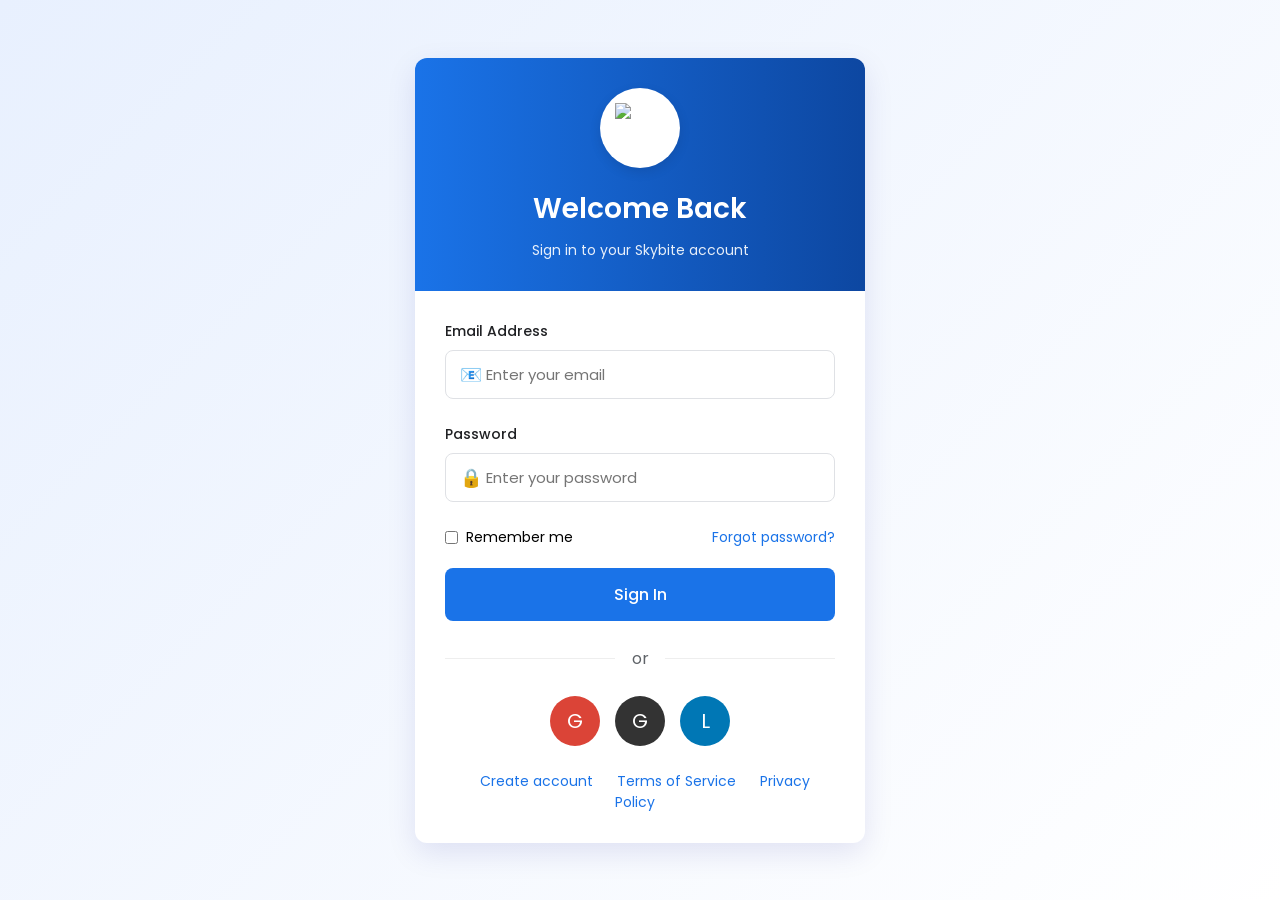
==== Customer/login.html @ af7d807e "changes: - Added Customer login, signup, and order management pages - Implemented payment processing" ====
<!DOCTYPE html>
<html lang="en">
<head>
    <meta charset="UTF-8">
    <meta name="viewport" content="width=device-width, initial-scale=1.0">
    <title>Skybite - Login</title>
    <link href="https://fonts.googleapis.com/css2?family=Poppins:wght@300;400;500;600;700&display=swap" rel="stylesheet">
    <style>
        :root {
            --primary-blue: #1a73e8;
            --dark-blue: #0d47a1;
            --light-blue: #e8f0fe;
            --accent-blue: #4285f4;
            --text-dark: #202124;
            --text-light: #5f6368;
            --white: #ffffff;
        }

        * {
            margin: 0;
            padding: 0;
            box-sizing: border-box;
            font-family: 'Poppins', sans-serif;
        }

        body {
            background: linear-gradient(135deg, var(--light-blue), var(--white));
            min-height: 100vh;
            display: flex;
            justify-content: center;
            align-items: center;
            padding: 20px;
        }

        .login-container {
            background-color: var(--white);
            border-radius: 12px;
            box-shadow: 0 10px 30px rgba(0, 0, 139, 0.1);
            width: 100%;
            max-width: 450px;
            overflow: hidden;
            transition: transform 0.3s ease;
        }

        .login-container:hover {
            transform: translateY(-5px);
        }

        .login-header {
            background: linear-gradient(to right, var(--primary-blue), var(--dark-blue));
            padding: 30px;
            text-align: center;
            color: var(--white);
            position: relative;
        }

        .login-header h1 {
            font-weight: 600;
            font-size: 28px;
            margin-bottom: 10px;
        }

        .login-header p {
            opacity: 0.9;
            font-size: 14px;
        }

        .logo-container {
            width: 80px;
            height: 80px;
            margin: 0 auto 20px;
            background: var(--white);
            border-radius: 50%;
            display: flex;
            align-items: center;
            justify-content: center;
            box-shadow: 0 4px 12px rgba(0, 0, 0, 0.1);
        }

        .logo-img {
            width: 50px;
            height: 50px;
            object-fit: contain;
        }

        .login-form {
            padding: 30px;
        }

        .form-group {
            margin-bottom: 25px;
            position: relative;
        }

        .form-group label {
            display: block;
            margin-bottom: 8px;
            color: var(--text-dark);
            font-weight: 500;
            font-size: 14px;
        }

        .form-control {
            width: 100%;
            padding: 12px 15px 12px 40px;
            border: 1px solid #dfe1e5;
            border-radius: 8px;
            font-size: 15px;
            transition: all 0.3s ease;
            background-color: var(--white);
        }

        .form-control:focus {
            border-color: var(--accent-blue);
            box-shadow: 0 0 0 2px rgba(66, 133, 244, 0.2);
            outline: none;
        }

        .input-icon {
            position: absolute;
            left: 15px;
            top: 40px;
            color: var(--text-light);
            font-size: 18px;
        }

        .btn {
            width: 100%;
            padding: 14px;
            border: none;
            border-radius: 8px;
            font-size: 16px;
            font-weight: 500;
            cursor: pointer;
            transition: all 0.3s ease;
        }

        .btn-primary {
            background-color: var(--primary-blue);
            color: var(--white);
        }

        .btn-primary:hover {
            background-color: var(--dark-blue);
        }

        .divider {
            margin: 25px 0;
            text-align: center;
            position: relative;
            color: var(--text-light);
        }

        .divider::before,
        .divider::after {
            content: "";
            position: absolute;
            top: 50%;
            width: calc(50% - 25px);
            height: 1px;
            background-color: #eee;
        }

        .divider::before {
            left: 0;
        }

        .divider::after {
            right: 0;
        }

        .social-login {
            display: flex;
            justify-content: center;
            gap: 15px;
            margin-bottom: 25px;
        }

        .social-btn {
            width: 50px;
            height: 50px;
            border-radius: 50%;
            display: flex;
            align-items: center;
            justify-content: center;
            color: var(--white);
            font-size: 20px;
            transition: transform 0.3s ease;
        }

        .social-btn:hover {
            transform: scale(1.1);
        }

        .google {
            background-color: #DB4437;
        }

        .github {
            background-color: #333;
        }

        .linkedin {
            background-color: #0077B5;
        }

        .footer-links {
            text-align: center;
            margin-top: 20px;
            font-size: 14px;
        }

        .footer-links a {
            color: var(--primary-blue);
            text-decoration: none;
            margin: 0 10px;
        }

        .footer-links a:hover {
            text-decoration: underline;
        }

        .remember-forgot {
            display: flex;
            justify-content: space-between;
            align-items: center;
            margin-bottom: 20px;
            font-size: 14px;
        }

        .remember-me {
            display: flex;
            align-items: center;
        }

        .remember-me input {
            margin-right: 8px;
        }

        .forgot-password a {
            color: var(--primary-blue);
            text-decoration: none;
        }

        .forgot-password a:hover {
            text-decoration: underline;
        }

        /* Responsive adjustments */
        @media (max-width: 480px) {
            .login-container {
                max-width: 100%;
            }
            
            .login-header {
                padding: 20px;
            }
            
            .login-form {
                padding: 20px;
            }
        }
    </style>
</head>
<body>
    <div class="login-container">
        <div class="login-header">
            <div class="logo-container">
                <img src="https://storage.googleapis.com/workspace-0f70711f-8b4e-4d94-86f1-2a93ccde5887/image/ee335f03-466c-4cb3-8672-eb0d0c8b566d.png" alt="Skybite logo - abstract blue bird silhouette with gradient effect" class="logo-img" />
            </div>
            <h1>Welcome Back</h1>
            <p>Sign in to your Skybite account</p>
        </div>

        <div class="login-form">
            <form id="loginForm">
                <div class="form-group">
                    <label for="email">Email Address</label>
                    <span class="input-icon">📧</span>
                    <input type="email" id="email" class="form-control" placeholder="Enter your email" required>
                </div>

                <div class="form-group">
                    <label for="password">Password</label>
                    <span class="input-icon">🔒</span>
                    <input type="password" id="password" class="form-control" placeholder="Enter your password" required>
                </div>

                <div class="remember-forgot">
                    <div class="remember-me">
                        <input type="checkbox" id="remember">
                        <label for="remember">Remember me</label>
                    </div>
                    <div class="forgot-password">
                        <a href="#">Forgot password?</a>
                    </div>
                </div>

                <button type="submit" class="btn btn-primary">Sign In</button>

                <div class="divider">or</div>

                <div class="social-login">
                    <div class="social-btn google" title="Sign in with Google">G</div>
                    <div class="social-btn github" title="Sign in with GitHub">G</div>
                    <div class="social-btn linkedin" title="Sign in with LinkedIn">L</div>
                </div>
            </form>

            <div class="footer-links">
                <a href="signup.html">Create account</a> 
                <a href="#">Terms of Service</a>
                <a href="#">Privacy Policy</a>
            </div>
        </div>
    </div>

    <script>
        document.getElementById('loginForm').addEventListener('submit', function(e) {
            e.preventDefault();
            const email = document.getElementById('email').value;
            const password = document.getElementById('password').value;
            
            // Basic validation
            if (!email || !password) {
                alert('Please fill in all fields');
                return;
            }
            
            // Here you would typically make an API call to your backend
            console.log('Login attempted with:', { email, password });
            
            // Simulate successful login
            alert('Login successful! Redirecting...');
            // window.location.href = '/dashboard'; // Redirect would go here
        });
    </script>
</body>
</html>
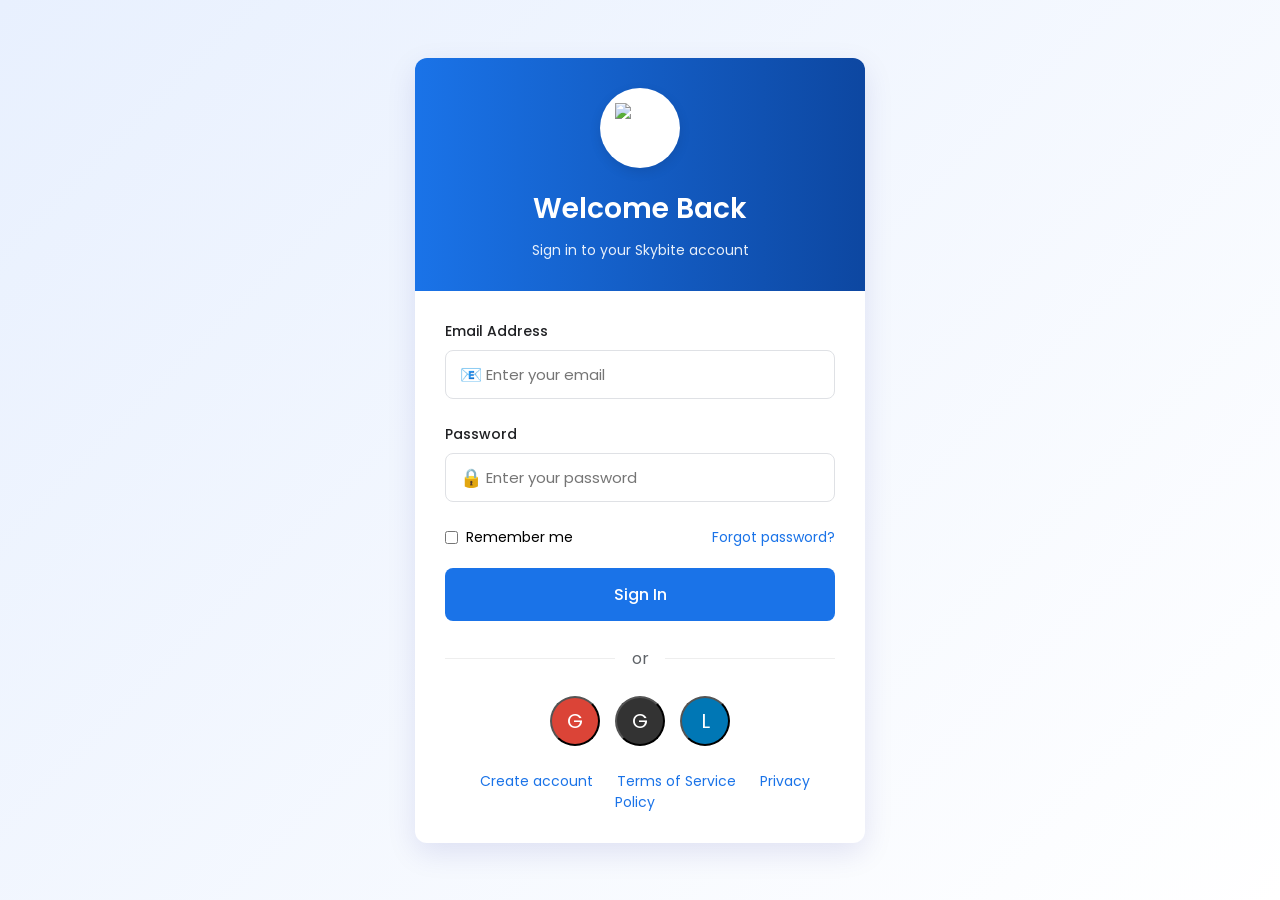
==== commit 4e9e1b08: "change: Fixing CORS issues in AuthHandler and adding debug logs in DeliveryTrackingApiHandler" ====
--- a/Customer/login.html
+++ b/Customer/login.html
@@ -1,339 +1,486 @@
 <!DOCTYPE html>
 <html lang="en">
-<head>
-    <meta charset="UTF-8">
-    <meta name="viewport" content="width=device-width, initial-scale=1.0">
+  <head>
+    <meta charset="UTF-8" />
+    <meta name="viewport" content="width=device-width, initial-scale=1.0" />
     <title>Skybite - Login</title>
-    <link href="https://fonts.googleapis.com/css2?family=Poppins:wght@300;400;500;600;700&display=swap" rel="stylesheet">
+    <link
+      href="https://fonts.googleapis.com/css2?family=Poppins:wght@300;400;500;600;700&display=swap"
+      rel="stylesheet"
+    />
     <style>
-        :root {
-            --primary-blue: #1a73e8;
-            --dark-blue: #0d47a1;
-            --light-blue: #e8f0fe;
-            --accent-blue: #4285f4;
-            --text-dark: #202124;
-            --text-light: #5f6368;
-            --white: #ffffff;
+      :root {
+        --primary-blue: #1a73e8;
+        --dark-blue: #0d47a1;
+        --light-blue: #e8f0fe;
+        --accent-blue: #4285f4;
+        --text-dark: #202124;
+        --text-light: #5f6368;
+        --white: #ffffff;
+        --error-red: #d32f2f;
+        --success-green: #4caf50;
+      }
+
+      * {
+        margin: 0;
+        padding: 0;
+        box-sizing: border-box;
+        font-family: "Poppins", sans-serif;
+      }
+
+      body {
+        background: linear-gradient(135deg, var(--light-blue), var(--white));
+        min-height: 100vh;
+        display: flex;
+        justify-content: center;
+        align-items: center;
+        padding: 20px;
+      }
+
+      .login-container {
+        background-color: var(--white);
+        border-radius: 12px;
+        box-shadow: 0 10px 30px rgba(0, 0, 139, 0.1);
+        width: 100%;
+        max-width: 450px;
+        overflow: hidden;
+        transition: transform 0.3s ease;
+      }
+
+      .login-container:hover {
+        transform: translateY(-5px);
+      }
+
+      .login-header {
+        background: linear-gradient(
+          to right,
+          var(--primary-blue),
+          var(--dark-blue)
+        );
+        padding: 30px;
+        text-align: center;
+        color: var(--white);
+        position: relative;
+      }
+
+      .login-header h1 {
+        font-weight: 600;
+        font-size: 28px;
+        margin-bottom: 10px;
+      }
+
+      .login-header p {
+        opacity: 0.9;
+        font-size: 14px;
+      }
+
+      .logo-container {
+        width: 80px;
+        height: 80px;
+        margin: 0 auto 20px;
+        background: var(--white);
+        border-radius: 50%;
+        display: flex;
+        align-items: center;
+        justify-content: center;
+        box-shadow: 0 4px 12px rgba(0, 0, 0, 0.1);
+      }
+
+      .logo-img {
+        width: 50px;
+        height: 50px;
+        object-fit: contain;
+      }
+
+      .login-form {
+        padding: 30px;
+      }
+
+      .form-group {
+        margin-bottom: 25px;
+        position: relative;
+      }
+
+      .form-group label {
+        display: block;
+        margin-bottom: 8px;
+        color: var(--text-dark);
+        font-weight: 500;
+        font-size: 14px;
+      }
+
+      .form-control {
+        width: 100%;
+        padding: 12px 15px 12px 40px;
+        border: 1px solid #dfe1e5;
+        border-radius: 8px;
+        font-size: 15px;
+        transition: all 0.3s ease;
+        background-color: var(--white);
+      }
+
+      .form-control:focus {
+        border-color: var(--accent-blue);
+        box-shadow: 0 0 0 2px rgba(66, 133, 244, 0.2);
+        outline: none;
+      }
+
+      .input-icon {
+        position: absolute;
+        left: 15px;
+        top: 40px;
+        color: var(--text-light);
+        font-size: 18px;
+      }
+
+      .btn {
+        width: 100%;
+        padding: 14px;
+        border: none;
+        border-radius: 8px;
+        font-size: 16px;
+        font-weight: 500;
+        cursor: pointer;
+        transition: all 0.3s ease;
+        position: relative;
+        display: flex;
+        justify-content: center;
+        align-items: center;
+      }
+
+      .btn-primary {
+        background-color: var(--primary-blue);
+        color: var(--white);
+      }
+
+      .btn-primary:hover {
+        background-color: var(--dark-blue);
+      }
+
+      .btn-primary:disabled {
+        background-color: #cccccc;
+        cursor: not-allowed;
+      }
+
+      .spinner {
+        width: 20px;
+        height: 20px;
+        border: 3px solid rgba(255, 255, 255, 0.3);
+        border-radius: 50%;
+        border-top-color: var(--white);
+        animation: spin 1s ease-in-out infinite;
+        margin-right: 10px;
+        display: none;
+      }
+
+      @keyframes spin {
+        to {
+          transform: rotate(360deg);
         }
-
-        * {
-            margin: 0;
-            padding: 0;
-            box-sizing: border-box;
-            font-family: 'Poppins', sans-serif;
+      }
+
+      .error-message {
+        color: var(--error-red);
+        font-size: 12px;
+        margin-top: 5px;
+        display: none;
+      }
+
+      .success-message {
+        color: var(--success-green);
+        font-size: 14px;
+        margin-top: 10px;
+        text-align: center;
+        display: none;
+      }
+
+      .divider {
+        margin: 25px 0;
+        text-align: center;
+        position: relative;
+        color: var(--text-light);
+      }
+
+      .divider::before,
+      .divider::after {
+        content: "";
+        position: absolute;
+        top: 50%;
+        width: calc(50% - 25px);
+        height: 1px;
+        background-color: #eee;
+      }
+
+      .divider::before {
+        left: 0;
+      }
+
+      .divider::after {
+        right: 0;
+      }
+
+      .social-login {
+        display: flex;
+        justify-content: center;
+        gap: 15px;
+        margin-bottom: 25px;
+      }
+
+      .social-btn {
+        width: 50px;
+        height: 50px;
+        border-radius: 50%;
+        display: flex;
+        align-items: center;
+        justify-content: center;
+        color: var(--white);
+        font-size: 20px;
+        transition: transform 0.3s ease;
+        cursor: pointer;
+      }
+
+      .social-btn:hover {
+        transform: scale(1.1);
+      }
+
+      .google {
+        background-color: #db4437;
+      }
+
+      .github {
+        background-color: #333;
+      }
+
+      .linkedin {
+        background-color: #0077b5;
+      }
+
+      .footer-links {
+        text-align: center;
+        margin-top: 20px;
+        font-size: 14px;
+      }
+
+      .footer-links a {
+        color: var(--primary-blue);
+        text-decoration: none;
+        margin: 0 10px;
+      }
+
+      .footer-links a:hover {
+        text-decoration: underline;
+      }
+
+      .remember-forgot {
+        display: flex;
+        justify-content: space-between;
+        align-items: center;
+        margin-bottom: 20px;
+        font-size: 14px;
+      }
+
+      .remember-me {
+        display: flex;
+        align-items: center;
+      }
+
+      .remember-me input {
+        margin-right: 8px;
+      }
+
+      .forgot-password a {
+        color: var(--primary-blue);
+        text-decoration: none;
+      }
+
+      .forgot-password a:hover {
+        text-decoration: underline;
+      }
+
+      /* Responsive adjustments */
+      @media (max-width: 480px) {
+        .login-container {
+          max-width: 100%;
         }
 
-        body {
-            background: linear-gradient(135deg, var(--light-blue), var(--white));
-            min-height: 100vh;
-            display: flex;
-            justify-content: center;
-            align-items: center;
-            padding: 20px;
+        .login-header {
+          padding: 20px;
         }
 
-        .login-container {
-            background-color: var(--white);
-            border-radius: 12px;
-            box-shadow: 0 10px 30px rgba(0, 0, 139, 0.1);
-            width: 100%;
-            max-width: 450px;
-            overflow: hidden;
-            transition: transform 0.3s ease;
+        .login-form {
+          padding: 20px;
         }
-
-        .login-container:hover {
-            transform: translateY(-5px);
-        }
-
-        .login-header {
-            background: linear-gradient(to right, var(--primary-blue), var(--dark-blue));
-            padding: 30px;
-            text-align: center;
-            color: var(--white);
-            position: relative;
-        }
-
-        .login-header h1 {
-            font-weight: 600;
-            font-size: 28px;
-            margin-bottom: 10px;
-        }
-
-        .login-header p {
-            opacity: 0.9;
-            font-size: 14px;
-        }
-
-        .logo-container {
-            width: 80px;
-            height: 80px;
-            margin: 0 auto 20px;
-            background: var(--white);
-            border-radius: 50%;
-            display: flex;
-            align-items: center;
-            justify-content: center;
-            box-shadow: 0 4px 12px rgba(0, 0, 0, 0.1);
-        }
-
-        .logo-img {
-            width: 50px;
-            height: 50px;
-            object-fit: contain;
-        }
-
-        .login-form {
-            padding: 30px;
-        }
-
-        .form-group {
-            margin-bottom: 25px;
-            position: relative;
-        }
-
-        .form-group label {
-            display: block;
-            margin-bottom: 8px;
-            color: var(--text-dark);
-            font-weight: 500;
-            font-size: 14px;
-        }
-
-        .form-control {
-            width: 100%;
-            padding: 12px 15px 12px 40px;
-            border: 1px solid #dfe1e5;
-            border-radius: 8px;
-            font-size: 15px;
-            transition: all 0.3s ease;
-            background-color: var(--white);
-        }
-
-        .form-control:focus {
-            border-color: var(--accent-blue);
-            box-shadow: 0 0 0 2px rgba(66, 133, 244, 0.2);
-            outline: none;
-        }
-
-        .input-icon {
-            position: absolute;
-            left: 15px;
-            top: 40px;
-            color: var(--text-light);
-            font-size: 18px;
-        }
-
-        .btn {
-            width: 100%;
-            padding: 14px;
-            border: none;
-            border-radius: 8px;
-            font-size: 16px;
-            font-weight: 500;
-            cursor: pointer;
-            transition: all 0.3s ease;
-        }
-
-        .btn-primary {
-            background-color: var(--primary-blue);
-            color: var(--white);
-        }
-
-        .btn-primary:hover {
-            background-color: var(--dark-blue);
-        }
-
-        .divider {
-            margin: 25px 0;
-            text-align: center;
-            position: relative;
-            color: var(--text-light);
-        }
-
-        .divider::before,
-        .divider::after {
-            content: "";
-            position: absolute;
-            top: 50%;
-            width: calc(50% - 25px);
-            height: 1px;
-            background-color: #eee;
-        }
-
-        .divider::before {
-            left: 0;
-        }
-
-        .divider::after {
-            right: 0;
-        }
-
-        .social-login {
-            display: flex;
-            justify-content: center;
-            gap: 15px;
-            margin-bottom: 25px;
-        }
-
-        .social-btn {
-            width: 50px;
-            height: 50px;
-            border-radius: 50%;
-            display: flex;
-            align-items: center;
-            justify-content: center;
-            color: var(--white);
-            font-size: 20px;
-            transition: transform 0.3s ease;
-        }
-
-        .social-btn:hover {
-            transform: scale(1.1);
-        }
-
-        .google {
-            background-color: #DB4437;
-        }
-
-        .github {
-            background-color: #333;
-        }
-
-        .linkedin {
-            background-color: #0077B5;
-        }
-
-        .footer-links {
-            text-align: center;
-            margin-top: 20px;
-            font-size: 14px;
-        }
-
-        .footer-links a {
-            color: var(--primary-blue);
-            text-decoration: none;
-            margin: 0 10px;
-        }
-
-        .footer-links a:hover {
-            text-decoration: underline;
-        }
-
-        .remember-forgot {
-            display: flex;
-            justify-content: space-between;
-            align-items: center;
-            margin-bottom: 20px;
-            font-size: 14px;
-        }
-
-        .remember-me {
-            display: flex;
-            align-items: center;
-        }
-
-        .remember-me input {
-            margin-right: 8px;
-        }
-
-        .forgot-password a {
-            color: var(--primary-blue);
-            text-decoration: none;
-        }
-
-        .forgot-password a:hover {
-            text-decoration: underline;
-        }
-
-        /* Responsive adjustments */
-        @media (max-width: 480px) {
-            .login-container {
-                max-width: 100%;
+      }
+    </style>
+  </head>
+  <body>
+    <div class="login-container">
+      <div class="login-header">
+        <div class="logo-container">
+          <img
+            src="https://storage.googleapis.com/workspace-0f70711f-8b4e-4d94-86f1-2a93ccde5887/image/ee335f03-466c-4cb3-8672-eb0d0c8b566d.png"
+            alt="Skybite logo"
+            class="logo-img"
+          />
+        </div>
+        <h1>Welcome Back</h1>
+        <p>Sign in to your Skybite account</p>
+      </div>
+
+      <div class="login-form">
+        <form id="loginForm" novalidate>
+          <div class="form-group">
+            <label for="email">Email Address</label>
+            <span class="input-icon">📧</span>
+            <input
+              type="email"
+              id="email"
+              class="form-control"
+              placeholder="Enter your email"
+              required
+              autocomplete="username"
+            />
+            <div id="email-error" class="error-message"></div>
+          </div>
+
+          <div class="form-group">
+            <label for="password">Password</label>
+            <span class="input-icon">🔒</span>
+            <input
+              type="password"
+              id="password"
+              class="form-control"
+              placeholder="Enter your password"
+              minlength="6"
+              required
+              autocomplete="current-password"
+            />
+            <div id="password-error" class="error-message"></div>
+          </div>
+
+          <div class="remember-forgot">
+            <div class="remember-me">
+              <input type="checkbox" id="remember" name="remember" />
+              <label for="remember">Remember me</label>
+            </div>
+            <div class="forgot-password">
+              <a href="forgot-password.html">Forgot password?</a>
+            </div>
+          </div>
+
+          <button type="submit" class="btn btn-primary" id="submitBtn">
+            <div class="spinner" id="spinner"></div>
+            <span id="btnText">Sign In</span>
+          </button>
+
+          <div id="success-message" class="success-message"></div>
+
+          <div class="divider">or</div>
+
+          <div class="social-login">
+            <button
+              type="button"
+              class="social-btn google"
+              aria-label="Sign in with Google"
+            >
+              <span aria-hidden="true">G</span>
+            </button>
+            <button
+              type="button"
+              class="social-btn github"
+              aria-label="Sign in with GitHub"
+            >
+              <span aria-hidden="true">G</span>
+            </button>
+            <button
+              type="button"
+              class="social-btn linkedin"
+              aria-label="Sign in with LinkedIn"
+            >
+              <span aria-hidden="true">L</span>
+            </button>
+          </div>
+        </form>
+
+        <div class="footer-links">
+          <a href="signup.html">Create account</a>
+          <a href="#">Terms of Service</a>
+          <a href="#">Privacy Policy</a>
+        </div>
+      </div>
+    </div>
+
+    <script>
+      document
+        .getElementById("loginForm")
+        .addEventListener("submit", async function (e) {
+          e.preventDefault();
+
+          const email = document.getElementById("email").value.trim();
+          const password = document.getElementById("password").value.trim();
+          const submitBtn = document.getElementById("submitBtn");
+          const spinner = document.getElementById("spinner");
+          const btnText = document.getElementById("btnText");
+          const successMessage = document.getElementById("success-message");
+
+          // Clear previous errors
+          showError("email-error", "");
+          showError("password-error", "");
+
+          // Show loading
+          submitBtn.disabled = true;
+          spinner.style.display = "inline-block";
+          btnText.textContent = "Signing in...";
+
+          try {
+            const response = await fetch("http://localhost:8080/api/auth", {
+              method: "POST",
+              headers: {
+                "Content-Type": "application/json",
+              },
+              body: JSON.stringify({
+                action: "customerlogin", // or "restaurantlogin"
+                username: email,
+                password: password,
+              }),
+            });
+
+            const result = await response.json();
+
+            if (response.ok) {
+              // ✅ Save JWT token for future authenticated requests
+              localStorage.setItem("token", result.token);
+              localStorage.setItem("user", JSON.stringify(result.user));
+
+              successMessage.style.display = "block";
+              successMessage.textContent = "Login successful! Redirecting...";
+
+              // ✅ Redirect to orders page
+              setTimeout(() => {
+                window.location.href = "order.html"; // Make sure this file exists
+              }, 1000);
+            } else {
+              showError(
+                "email-error",
+                result.message || "Invalid email or password"
+              );
             }
-            
-            .login-header {
-                padding: 20px;
-            }
-            
-            .login-form {
-                padding: 20px;
-            }
-        }
-    </style>
-</head>
-<body>
-    <div class="login-container">
-        <div class="login-header">
-            <div class="logo-container">
-                <img src="https://storage.googleapis.com/workspace-0f70711f-8b4e-4d94-86f1-2a93ccde5887/image/ee335f03-466c-4cb3-8672-eb0d0c8b566d.png" alt="Skybite logo - abstract blue bird silhouette with gradient effect" class="logo-img" />
-            </div>
-            <h1>Welcome Back</h1>
-            <p>Sign in to your Skybite account</p>
-        </div>
-
-        <div class="login-form">
-            <form id="loginForm">
-                <div class="form-group">
-                    <label for="email">Email Address</label>
-                    <span class="input-icon">📧</span>
-                    <input type="email" id="email" class="form-control" placeholder="Enter your email" required>
-                </div>
-
-                <div class="form-group">
-                    <label for="password">Password</label>
-                    <span class="input-icon">🔒</span>
-                    <input type="password" id="password" class="form-control" placeholder="Enter your password" required>
-                </div>
-
-                <div class="remember-forgot">
-                    <div class="remember-me">
-                        <input type="checkbox" id="remember">
-                        <label for="remember">Remember me</label>
-                    </div>
-                    <div class="forgot-password">
-                        <a href="#">Forgot password?</a>
-                    </div>
-                </div>
-
-                <button type="submit" class="btn btn-primary">Sign In</button>
-
-                <div class="divider">or</div>
-
-                <div class="social-login">
-                    <div class="social-btn google" title="Sign in with Google">G</div>
-                    <div class="social-btn github" title="Sign in with GitHub">G</div>
-                    <div class="social-btn linkedin" title="Sign in with LinkedIn">L</div>
-                </div>
-            </form>
-
-            <div class="footer-links">
-                <a href="signup.html">Create account</a> 
-                <a href="#">Terms of Service</a>
-                <a href="#">Privacy Policy</a>
-            </div>
-        </div>
-    </div>
-
-    <script>
-        document.getElementById('loginForm').addEventListener('submit', function(e) {
-            e.preventDefault();
-            const email = document.getElementById('email').value;
-            const password = document.getElementById('password').value;
-            
-            // Basic validation
-            if (!email || !password) {
-                alert('Please fill in all fields');
-                return;
-            }
-            
-            // Here you would typically make an API call to your backend
-            console.log('Login attempted with:', { email, password });
-            
-            // Simulate successful login
-            alert('Login successful! Redirecting...');
-            // window.location.href = '/dashboard'; // Redirect would go here
+          } catch (err) {
+            console.error("Login error:", err);
+            showError("email-error", "Something went wrong. Try again.");
+          } finally {
+            // Reset button
+            submitBtn.disabled = false;
+            spinner.style.display = "none";
+            btnText.textContent = "Sign In";
+          }
         });
+
+      function showError(elementId, message) {
+        const el = document.getElementById(elementId);
+        el.textContent = message;
+        el.style.display = message ? "block" : "none";
+      }
     </script>
-</body>
+  </body>
 </html>
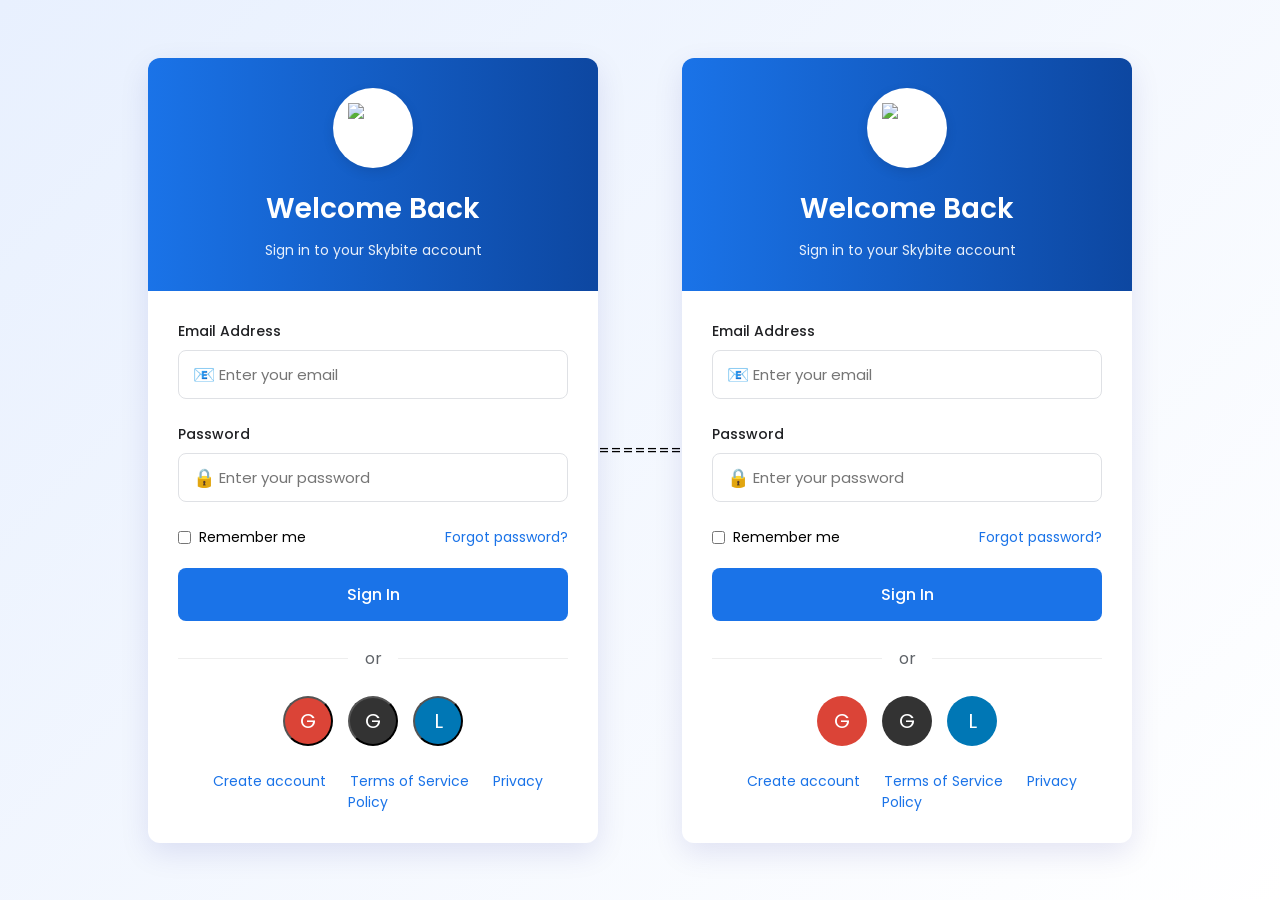
==== commit ce333517: "Merge branch 'main' into backend-dev-zul" ====
--- a/Customer/login.html
+++ b/Customer/login.html
@@ -1,5 +1,6 @@
 <!DOCTYPE html>
 <html lang="en">
+
   <head>
     <meta charset="UTF-8" />
     <meta name="viewport" content="width=device-width, initial-scale=1.0" />
@@ -483,4 +484,341 @@
       }
     </script>
   </body>
+=======
+<head>
+    <meta charset="UTF-8">
+    <meta name="viewport" content="width=device-width, initial-scale=1.0">
+    <title>Skybite - Login</title>
+    <link href="https://fonts.googleapis.com/css2?family=Poppins:wght@300;400;500;600;700&display=swap" rel="stylesheet">
+    <style>
+        :root {
+            --primary-blue: #1a73e8;
+            --dark-blue: #0d47a1;
+            --light-blue: #e8f0fe;
+            --accent-blue: #4285f4;
+            --text-dark: #202124;
+            --text-light: #5f6368;
+            --white: #ffffff;
+        }
+
+        * {
+            margin: 0;
+            padding: 0;
+            box-sizing: border-box;
+            font-family: 'Poppins', sans-serif;
+        }
+
+        body {
+            background: linear-gradient(135deg, var(--light-blue), var(--white));
+            min-height: 100vh;
+            display: flex;
+            justify-content: center;
+            align-items: center;
+            padding: 20px;
+        }
+
+        .login-container {
+            background-color: var(--white);
+            border-radius: 12px;
+            box-shadow: 0 10px 30px rgba(0, 0, 139, 0.1);
+            width: 100%;
+            max-width: 450px;
+            overflow: hidden;
+            transition: transform 0.3s ease;
+        }
+
+        .login-container:hover {
+            transform: translateY(-5px);
+        }
+
+        .login-header {
+            background: linear-gradient(to right, var(--primary-blue), var(--dark-blue));
+            padding: 30px;
+            text-align: center;
+            color: var(--white);
+            position: relative;
+        }
+
+        .login-header h1 {
+            font-weight: 600;
+            font-size: 28px;
+            margin-bottom: 10px;
+        }
+
+        .login-header p {
+            opacity: 0.9;
+            font-size: 14px;
+        }
+
+        .logo-container {
+            width: 80px;
+            height: 80px;
+            margin: 0 auto 20px;
+            background: var(--white);
+            border-radius: 50%;
+            display: flex;
+            align-items: center;
+            justify-content: center;
+            box-shadow: 0 4px 12px rgba(0, 0, 0, 0.1);
+        }
+
+        .logo-img {
+            width: 50px;
+            height: 50px;
+            object-fit: contain;
+        }
+
+        .login-form {
+            padding: 30px;
+        }
+
+        .form-group {
+            margin-bottom: 25px;
+            position: relative;
+        }
+
+        .form-group label {
+            display: block;
+            margin-bottom: 8px;
+            color: var(--text-dark);
+            font-weight: 500;
+            font-size: 14px;
+        }
+
+        .form-control {
+            width: 100%;
+            padding: 12px 15px 12px 40px;
+            border: 1px solid #dfe1e5;
+            border-radius: 8px;
+            font-size: 15px;
+            transition: all 0.3s ease;
+            background-color: var(--white);
+        }
+
+        .form-control:focus {
+            border-color: var(--accent-blue);
+            box-shadow: 0 0 0 2px rgba(66, 133, 244, 0.2);
+            outline: none;
+        }
+
+        .input-icon {
+            position: absolute;
+            left: 15px;
+            top: 40px;
+            color: var(--text-light);
+            font-size: 18px;
+        }
+
+        .btn {
+            width: 100%;
+            padding: 14px;
+            border: none;
+            border-radius: 8px;
+            font-size: 16px;
+            font-weight: 500;
+            cursor: pointer;
+            transition: all 0.3s ease;
+        }
+
+        .btn-primary {
+            background-color: var(--primary-blue);
+            color: var(--white);
+        }
+
+        .btn-primary:hover {
+            background-color: var(--dark-blue);
+        }
+
+        .divider {
+            margin: 25px 0;
+            text-align: center;
+            position: relative;
+            color: var(--text-light);
+        }
+
+        .divider::before,
+        .divider::after {
+            content: "";
+            position: absolute;
+            top: 50%;
+            width: calc(50% - 25px);
+            height: 1px;
+            background-color: #eee;
+        }
+
+        .divider::before {
+            left: 0;
+        }
+
+        .divider::after {
+            right: 0;
+        }
+
+        .social-login {
+            display: flex;
+            justify-content: center;
+            gap: 15px;
+            margin-bottom: 25px;
+        }
+
+        .social-btn {
+            width: 50px;
+            height: 50px;
+            border-radius: 50%;
+            display: flex;
+            align-items: center;
+            justify-content: center;
+            color: var(--white);
+            font-size: 20px;
+            transition: transform 0.3s ease;
+        }
+
+        .social-btn:hover {
+            transform: scale(1.1);
+        }
+
+        .google {
+            background-color: #DB4437;
+        }
+
+        .github {
+            background-color: #333;
+        }
+
+        .linkedin {
+            background-color: #0077B5;
+        }
+
+        .footer-links {
+            text-align: center;
+            margin-top: 20px;
+            font-size: 14px;
+        }
+
+        .footer-links a {
+            color: var(--primary-blue);
+            text-decoration: none;
+            margin: 0 10px;
+        }
+
+        .footer-links a:hover {
+            text-decoration: underline;
+        }
+
+        .remember-forgot {
+            display: flex;
+            justify-content: space-between;
+            align-items: center;
+            margin-bottom: 20px;
+            font-size: 14px;
+        }
+
+        .remember-me {
+            display: flex;
+            align-items: center;
+        }
+
+        .remember-me input {
+            margin-right: 8px;
+        }
+
+        .forgot-password a {
+            color: var(--primary-blue);
+            text-decoration: none;
+        }
+
+        .forgot-password a:hover {
+            text-decoration: underline;
+        }
+
+        /* Responsive adjustments */
+        @media (max-width: 480px) {
+            .login-container {
+                max-width: 100%;
+            }
+            
+            .login-header {
+                padding: 20px;
+            }
+            
+            .login-form {
+                padding: 20px;
+            }
+        }
+    </style>
+</head>
+<body>
+    <div class="login-container">
+        <div class="login-header">
+            <div class="logo-container">
+                <img src="https://storage.googleapis.com/workspace-0f70711f-8b4e-4d94-86f1-2a93ccde5887/image/ee335f03-466c-4cb3-8672-eb0d0c8b566d.png" alt="Skybite logo - abstract blue bird silhouette with gradient effect" class="logo-img" />
+            </div>
+            <h1>Welcome Back</h1>
+            <p>Sign in to your Skybite account</p>
+        </div>
+
+        <div class="login-form">
+            <form id="loginForm">
+                <div class="form-group">
+                    <label for="email">Email Address</label>
+                    <span class="input-icon">📧</span>
+                    <input type="email" id="email" class="form-control" placeholder="Enter your email" required>
+                </div>
+
+                <div class="form-group">
+                    <label for="password">Password</label>
+                    <span class="input-icon">🔒</span>
+                    <input type="password" id="password" class="form-control" placeholder="Enter your password" required>
+                </div>
+
+                <div class="remember-forgot">
+                    <div class="remember-me">
+                        <input type="checkbox" id="remember">
+                        <label for="remember">Remember me</label>
+                    </div>
+                    <div class="forgot-password">
+                        <a href="#">Forgot password?</a>
+                    </div>
+                </div>
+
+                <button type="submit" class="btn btn-primary">Sign In</button>
+
+                <div class="divider">or</div>
+
+                <div class="social-login">
+                    <div class="social-btn google" title="Sign in with Google">G</div>
+                    <div class="social-btn github" title="Sign in with GitHub">G</div>
+                    <div class="social-btn linkedin" title="Sign in with LinkedIn">L</div>
+                </div>
+            </form>
+
+            <div class="footer-links">
+                <a href="signup.html">Create account</a> 
+                <a href="#">Terms of Service</a>
+                <a href="#">Privacy Policy</a>
+            </div>
+        </div>
+    </div>
+
+    <script>
+        document.getElementById('loginForm').addEventListener('submit', function(e) {
+            e.preventDefault();
+            const email = document.getElementById('email').value;
+            const password = document.getElementById('password').value;
+            
+            // Basic validation
+            if (!email || !password) {
+                alert('Please fill in all fields');
+                return;
+            }
+            
+            // Here you would typically make an API call to your backend
+            console.log('Login attempted with:', { email, password });
+            
+            // Simulate successful login
+            alert('Login successful! Redirecting...');
+            // window.location.href = '/dashboard'; // Redirect would go here
+        });
+    </script>
+</body>
 </html>
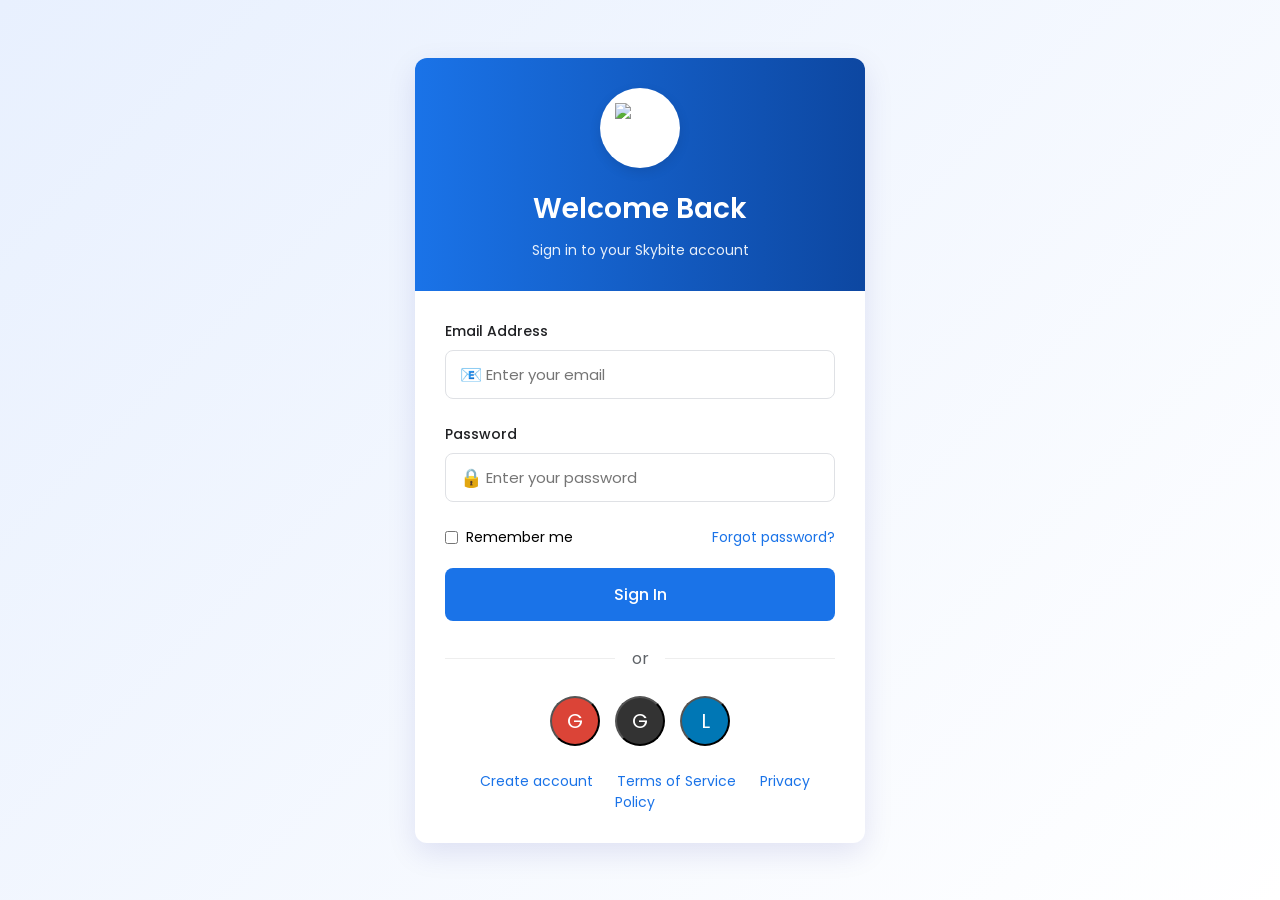
==== commit 1123cfc5: "make connection to the Customer module" ====
--- a/Customer/login.html
+++ b/Customer/login.html
@@ -1,6 +1,5 @@
 <!DOCTYPE html>
 <html lang="en">
-
   <head>
     <meta charset="UTF-8" />
     <meta name="viewport" content="width=device-width, initial-scale=1.0" />
@@ -484,341 +483,4 @@
       }
     </script>
   </body>
-=======
-<head>
-    <meta charset="UTF-8">
-    <meta name="viewport" content="width=device-width, initial-scale=1.0">
-    <title>Skybite - Login</title>
-    <link href="https://fonts.googleapis.com/css2?family=Poppins:wght@300;400;500;600;700&display=swap" rel="stylesheet">
-    <style>
-        :root {
-            --primary-blue: #1a73e8;
-            --dark-blue: #0d47a1;
-            --light-blue: #e8f0fe;
-            --accent-blue: #4285f4;
-            --text-dark: #202124;
-            --text-light: #5f6368;
-            --white: #ffffff;
-        }
-
-        * {
-            margin: 0;
-            padding: 0;
-            box-sizing: border-box;
-            font-family: 'Poppins', sans-serif;
-        }
-
-        body {
-            background: linear-gradient(135deg, var(--light-blue), var(--white));
-            min-height: 100vh;
-            display: flex;
-            justify-content: center;
-            align-items: center;
-            padding: 20px;
-        }
-
-        .login-container {
-            background-color: var(--white);
-            border-radius: 12px;
-            box-shadow: 0 10px 30px rgba(0, 0, 139, 0.1);
-            width: 100%;
-            max-width: 450px;
-            overflow: hidden;
-            transition: transform 0.3s ease;
-        }
-
-        .login-container:hover {
-            transform: translateY(-5px);
-        }
-
-        .login-header {
-            background: linear-gradient(to right, var(--primary-blue), var(--dark-blue));
-            padding: 30px;
-            text-align: center;
-            color: var(--white);
-            position: relative;
-        }
-
-        .login-header h1 {
-            font-weight: 600;
-            font-size: 28px;
-            margin-bottom: 10px;
-        }
-
-        .login-header p {
-            opacity: 0.9;
-            font-size: 14px;
-        }
-
-        .logo-container {
-            width: 80px;
-            height: 80px;
-            margin: 0 auto 20px;
-            background: var(--white);
-            border-radius: 50%;
-            display: flex;
-            align-items: center;
-            justify-content: center;
-            box-shadow: 0 4px 12px rgba(0, 0, 0, 0.1);
-        }
-
-        .logo-img {
-            width: 50px;
-            height: 50px;
-            object-fit: contain;
-        }
-
-        .login-form {
-            padding: 30px;
-        }
-
-        .form-group {
-            margin-bottom: 25px;
-            position: relative;
-        }
-
-        .form-group label {
-            display: block;
-            margin-bottom: 8px;
-            color: var(--text-dark);
-            font-weight: 500;
-            font-size: 14px;
-        }
-
-        .form-control {
-            width: 100%;
-            padding: 12px 15px 12px 40px;
-            border: 1px solid #dfe1e5;
-            border-radius: 8px;
-            font-size: 15px;
-            transition: all 0.3s ease;
-            background-color: var(--white);
-        }
-
-        .form-control:focus {
-            border-color: var(--accent-blue);
-            box-shadow: 0 0 0 2px rgba(66, 133, 244, 0.2);
-            outline: none;
-        }
-
-        .input-icon {
-            position: absolute;
-            left: 15px;
-            top: 40px;
-            color: var(--text-light);
-            font-size: 18px;
-        }
-
-        .btn {
-            width: 100%;
-            padding: 14px;
-            border: none;
-            border-radius: 8px;
-            font-size: 16px;
-            font-weight: 500;
-            cursor: pointer;
-            transition: all 0.3s ease;
-        }
-
-        .btn-primary {
-            background-color: var(--primary-blue);
-            color: var(--white);
-        }
-
-        .btn-primary:hover {
-            background-color: var(--dark-blue);
-        }
-
-        .divider {
-            margin: 25px 0;
-            text-align: center;
-            position: relative;
-            color: var(--text-light);
-        }
-
-        .divider::before,
-        .divider::after {
-            content: "";
-            position: absolute;
-            top: 50%;
-            width: calc(50% - 25px);
-            height: 1px;
-            background-color: #eee;
-        }
-
-        .divider::before {
-            left: 0;
-        }
-
-        .divider::after {
-            right: 0;
-        }
-
-        .social-login {
-            display: flex;
-            justify-content: center;
-            gap: 15px;
-            margin-bottom: 25px;
-        }
-
-        .social-btn {
-            width: 50px;
-            height: 50px;
-            border-radius: 50%;
-            display: flex;
-            align-items: center;
-            justify-content: center;
-            color: var(--white);
-            font-size: 20px;
-            transition: transform 0.3s ease;
-        }
-
-        .social-btn:hover {
-            transform: scale(1.1);
-        }
-
-        .google {
-            background-color: #DB4437;
-        }
-
-        .github {
-            background-color: #333;
-        }
-
-        .linkedin {
-            background-color: #0077B5;
-        }
-
-        .footer-links {
-            text-align: center;
-            margin-top: 20px;
-            font-size: 14px;
-        }
-
-        .footer-links a {
-            color: var(--primary-blue);
-            text-decoration: none;
-            margin: 0 10px;
-        }
-
-        .footer-links a:hover {
-            text-decoration: underline;
-        }
-
-        .remember-forgot {
-            display: flex;
-            justify-content: space-between;
-            align-items: center;
-            margin-bottom: 20px;
-            font-size: 14px;
-        }
-
-        .remember-me {
-            display: flex;
-            align-items: center;
-        }
-
-        .remember-me input {
-            margin-right: 8px;
-        }
-
-        .forgot-password a {
-            color: var(--primary-blue);
-            text-decoration: none;
-        }
-
-        .forgot-password a:hover {
-            text-decoration: underline;
-        }
-
-        /* Responsive adjustments */
-        @media (max-width: 480px) {
-            .login-container {
-                max-width: 100%;
-            }
-            
-            .login-header {
-                padding: 20px;
-            }
-            
-            .login-form {
-                padding: 20px;
-            }
-        }
-    </style>
-</head>
-<body>
-    <div class="login-container">
-        <div class="login-header">
-            <div class="logo-container">
-                <img src="https://storage.googleapis.com/workspace-0f70711f-8b4e-4d94-86f1-2a93ccde5887/image/ee335f03-466c-4cb3-8672-eb0d0c8b566d.png" alt="Skybite logo - abstract blue bird silhouette with gradient effect" class="logo-img" />
-            </div>
-            <h1>Welcome Back</h1>
-            <p>Sign in to your Skybite account</p>
-        </div>
-
-        <div class="login-form">
-            <form id="loginForm">
-                <div class="form-group">
-                    <label for="email">Email Address</label>
-                    <span class="input-icon">📧</span>
-                    <input type="email" id="email" class="form-control" placeholder="Enter your email" required>
-                </div>
-
-                <div class="form-group">
-                    <label for="password">Password</label>
-                    <span class="input-icon">🔒</span>
-                    <input type="password" id="password" class="form-control" placeholder="Enter your password" required>
-                </div>
-
-                <div class="remember-forgot">
-                    <div class="remember-me">
-                        <input type="checkbox" id="remember">
-                        <label for="remember">Remember me</label>
-                    </div>
-                    <div class="forgot-password">
-                        <a href="#">Forgot password?</a>
-                    </div>
-                </div>
-
-                <button type="submit" class="btn btn-primary">Sign In</button>
-
-                <div class="divider">or</div>
-
-                <div class="social-login">
-                    <div class="social-btn google" title="Sign in with Google">G</div>
-                    <div class="social-btn github" title="Sign in with GitHub">G</div>
-                    <div class="social-btn linkedin" title="Sign in with LinkedIn">L</div>
-                </div>
-            </form>
-
-            <div class="footer-links">
-                <a href="signup.html">Create account</a> 
-                <a href="#">Terms of Service</a>
-                <a href="#">Privacy Policy</a>
-            </div>
-        </div>
-    </div>
-
-    <script>
-        document.getElementById('loginForm').addEventListener('submit', function(e) {
-            e.preventDefault();
-            const email = document.getElementById('email').value;
-            const password = document.getElementById('password').value;
-            
-            // Basic validation
-            if (!email || !password) {
-                alert('Please fill in all fields');
-                return;
-            }
-            
-            // Here you would typically make an API call to your backend
-            console.log('Login attempted with:', { email, password });
-            
-            // Simulate successful login
-            alert('Login successful! Redirecting...');
-            // window.location.href = '/dashboard'; // Redirect would go here
-        });
-    </script>
-</body>
 </html>
